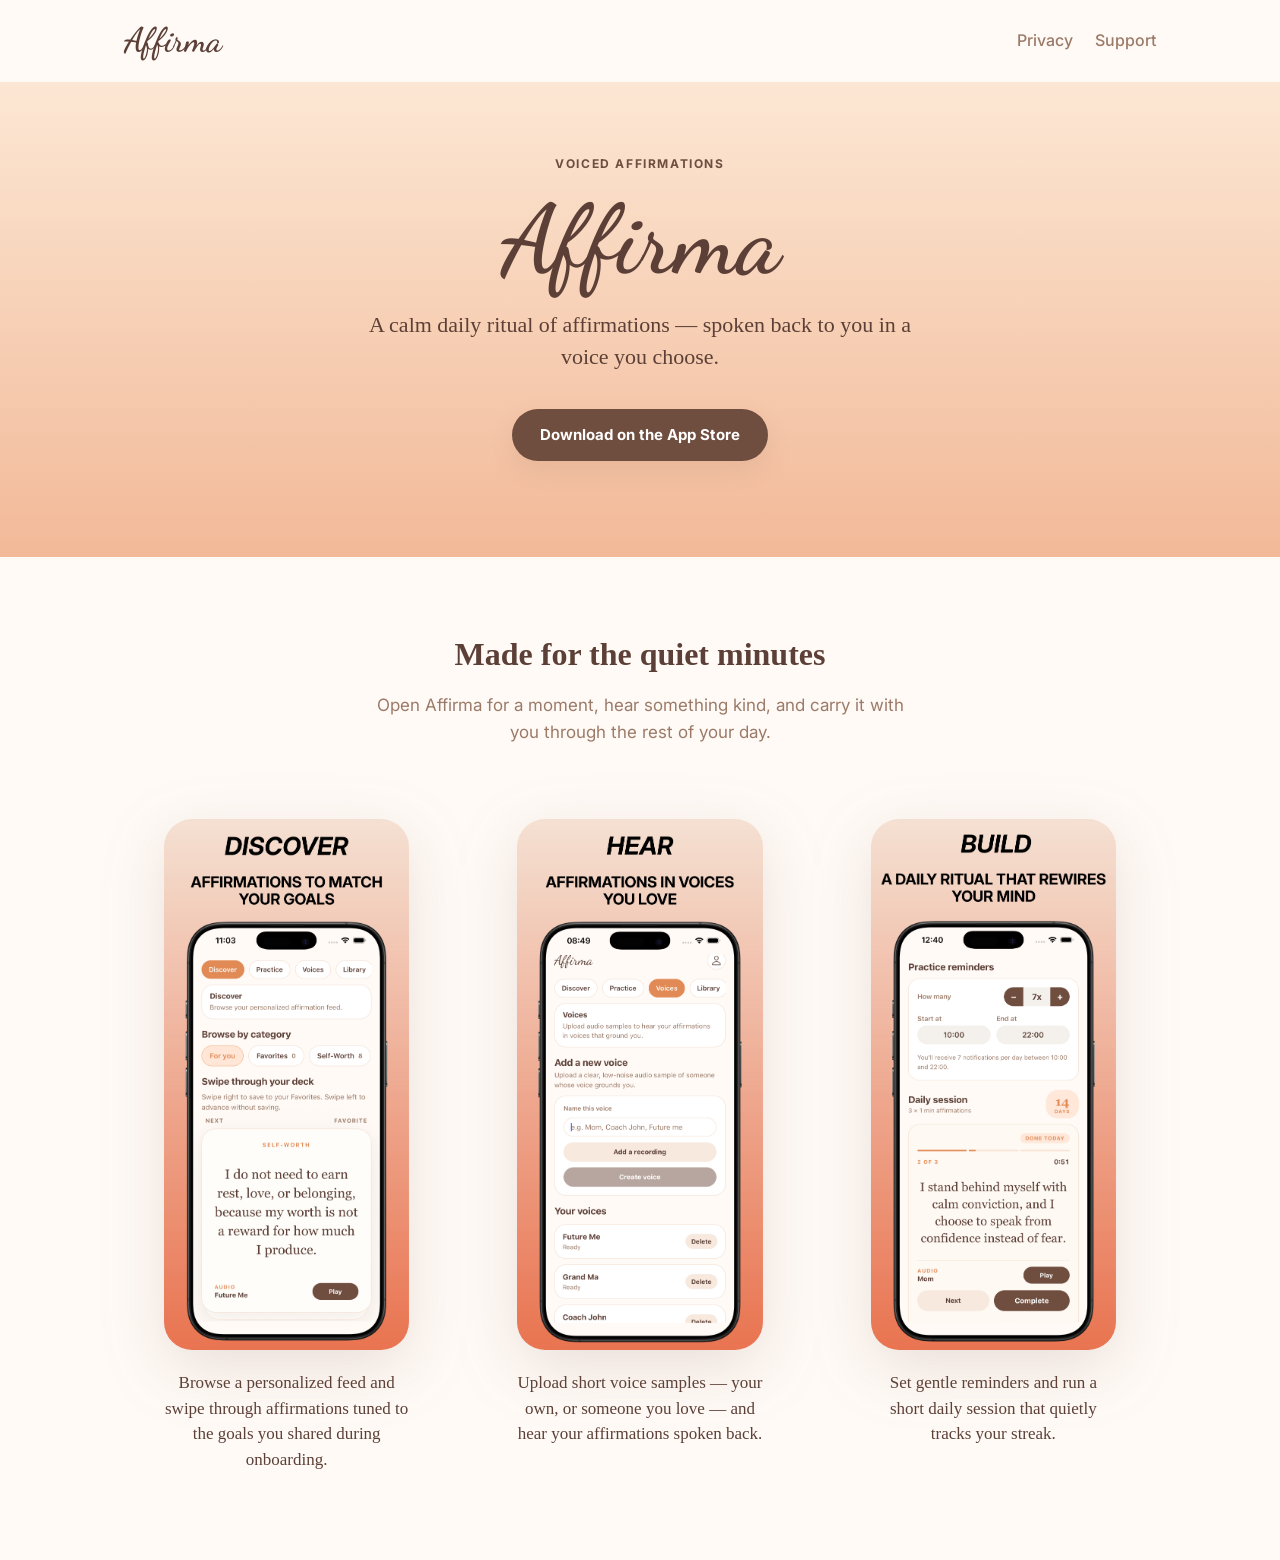
==== index.html @ 38f469da "Add web page content" ====
<!doctype html>
<html lang="en">
  <head>
    <meta charset="utf-8" />
    <meta name="viewport" content="width=device-width, initial-scale=1" />
    <title>Affirma — Voiced affirmations for daily rituals</title>
    <meta
      name="description"
      content="Affirma is a daily affirmations app for text and voice rituals. Personalized affirmations, guided sessions, and a voice library that speaks them back to you."
    />
    <meta property="og:title" content="Affirma — Voiced affirmations" />
    <meta
      property="og:description"
      content="Daily affirmations spoken back to you in a voice you choose. Build a calm, focused ritual that fits your day."
    />
    <meta property="og:type" content="website" />
    <meta property="og:image" content="./screenshots/image2.jpg" />
    <link rel="icon" href="./app-icon.png" />
    <link rel="apple-touch-icon" href="./app-icon.png" />
    <link rel="stylesheet" href="./styles.css" />
  </head>
  <body>
    <header class="site-header">
      <div class="container">
        <a class="brand" href="./index.html">
          <span class="brand__name">Affirma</span>
        </a>
        <nav class="nav">
          <a href="./privacy.html">Privacy</a>
          <a href="./support.html">Support</a>
        </nav>
      </div>
    </header>

    <main>
      <section class="hero">
        <div class="container container--narrow">
          <p class="hero__kicker">Voiced Affirmations</p>
          <h1 class="hero__title">Affirma</h1>
          <p class="hero__lede">
            A calm daily ritual of affirmations &mdash; spoken back to you
            in a voice you choose.
          </p>
          <a class="btn btn--primary" href="#" aria-disabled="true">
            Download on the App Store
          </a>
        </div>
      </section>

      <section id="showcase">
        <div class="container">
          <h2 class="section-title">Made for the quiet minutes</h2>
          <p class="section-lede">
            Open Affirma for a moment, hear something kind, and carry
            it with you through the rest of your day.
          </p>
          <div class="showcase">
            <figure class="showcase__item">
              <button type="button" class="showcase__trigger" data-shot="./screenshots/image2.jpg" aria-label="Expand the Discover screenshot">
                <img class="showcase__shot" src="./screenshots/image2.jpg" alt="Discover tab showing the swipeable affirmation deck" />
              </button>
              <figcaption class="showcase__caption">
                Browse a personalized feed and swipe through affirmations
                tuned to the goals you shared during onboarding.
              </figcaption>
            </figure>
            <figure class="showcase__item">
              <button type="button" class="showcase__trigger" data-shot="./screenshots/image1.jpg" aria-label="Expand the Hear screenshot">
                <img class="showcase__shot" src="./screenshots/image1.jpg" alt="Voices tab with options to add a new voice and a list of saved voices" />
              </button>
              <figcaption class="showcase__caption">
                Upload short voice samples &mdash; your own, or someone
                you love &mdash; and hear your affirmations spoken back.
              </figcaption>
            </figure>
            <figure class="showcase__item">
              <button type="button" class="showcase__trigger" data-shot="./screenshots/image3.jpg" aria-label="Expand the Build screenshot">
                <img class="showcase__shot" src="./screenshots/image3.jpg" alt="Practice reminders and a daily session in progress with a 14-day streak" />
              </button>
              <figcaption class="showcase__caption">
                Set gentle reminders and run a short daily session that
                quietly tracks your streak.
              </figcaption>
            </figure>
          </div>
        </div>
      </section>

    </main>

    <dialog id="lightbox" class="lightbox" aria-label="Screenshot preview">
      <button type="button" class="lightbox__close" data-close aria-label="Close">&times;</button>
      <img id="lightbox-img" class="lightbox__img" src="" alt="" />
    </dialog>

    <script>
      (function () {
        var dialog = document.getElementById('lightbox');
        var dialogImg = document.getElementById('lightbox-img');
        if (!dialog || !dialogImg || typeof dialog.showModal !== 'function') return;

        document.querySelectorAll('.showcase__trigger').forEach(function (btn) {
          btn.addEventListener('click', function () {
            var src = btn.getAttribute('data-shot');
            var inner = btn.querySelector('img');
            dialogImg.src = src;
            dialogImg.alt = inner ? inner.alt : '';
            dialog.showModal();
          });
        });

        dialog.addEventListener('click', function (event) {
          if (event.target === dialog || event.target.hasAttribute('data-close')) {
            dialog.close();
          }
        });

        dialog.addEventListener('close', function () {
          dialogImg.src = '';
        });
      })();
    </script>
  </body>
</html>
---- styles.css ----
/* Affirma marketing site — shared styles.
   Palette and typography mirror the in-app theme in src/theme/theme.ts. */

@import url('https://fonts.googleapis.com/css2?family=Dancing+Script:wght@500;600;700&family=Inter:wght@400;500;600;700&display=swap');

:root {
  /* Mirrors src/theme/theme.ts */
  --bg: #FFFAF6;
  --bg-warm: #FFF1E4;
  --surface: #FFFFFF;
  --surface-muted: rgba(255, 252, 247, 0.96);
  --border: #F4E1D2;
  --text: #5C4037;
  --text-soft: #9B7A68;
  --accent: #F7B58A;
  --accent-strong: #E18A55;
  --dark: #6F4E3F;

  --serif: Georgia, 'Times New Roman', serif;
  --sans: 'Inter', system-ui, -apple-system, 'Segoe UI', sans-serif;
  --script: 'Dancing Script', cursive;

  --shadow: 0 10px 24px rgba(142, 107, 90, 0.12);
  --shadow-strong: 0 20px 40px rgba(142, 107, 90, 0.18);
}

* { box-sizing: border-box; }

html, body {
  margin: 0;
  padding: 0;
  background: var(--bg);
  color: var(--text);
  font-family: var(--sans);
  font-size: 16px;
  line-height: 1.6;
  -webkit-font-smoothing: antialiased;
  -moz-osx-font-smoothing: grayscale;
}

a {
  color: var(--accent-strong);
  text-decoration: none;
}

a:hover { text-decoration: underline; }

img { max-width: 100%; display: block; }

/* Layout */

.container {
  max-width: 1080px;
  margin: 0 auto;
  padding: 0 24px;
}

.container--narrow { max-width: 720px; }

/* Header */

.site-header {
  padding: 24px 0;
  background: var(--bg);
}

.site-header .container {
  display: flex;
  align-items: center;
  justify-content: space-between;
  gap: 16px;
  flex-wrap: wrap;
}

.brand {
  display: flex;
  align-items: center;
  gap: 12px;
  color: var(--text);
  text-decoration: none;
}

.brand img {
  width: 40px;
  height: 40px;
  border-radius: 10px;
}

.brand__name {
  font-family: var(--script);
  font-size: 34px;
  font-weight: 600;
  line-height: 1;
  color: var(--text);
}

.nav {
  display: flex;
  gap: 22px;
  font-weight: 500;
}

.nav a { color: var(--text-soft); }
.nav a:hover { color: var(--accent-strong); text-decoration: none; }

/* Hero — warm gradient echoes the marketing screenshot backgrounds */

.hero {
  padding: 72px 0 96px;
  text-align: center;
  background: linear-gradient(180deg, #FCE7D4 0%, #F2B998 100%);
}

.hero__kicker {
  font-size: 12px;
  letter-spacing: 1.6px;
  text-transform: uppercase;
  color: var(--dark);
  font-weight: 700;
  margin: 0 0 20px;
}

.hero__title {
  font-family: var(--script);
  font-size: 96px;
  font-weight: 600;
  line-height: 1;
  color: var(--text);
  margin: 0 0 20px;
}

.hero__lede {
  font-family: var(--serif);
  font-size: 22px;
  line-height: 1.45;
  color: var(--text);
  max-width: 560px;
  margin: 0 auto 36px;
}

.cta-row {
  display: flex;
  gap: 12px;
  justify-content: center;
  flex-wrap: wrap;
}

.btn {
  display: inline-flex;
  align-items: center;
  gap: 8px;
  padding: 14px 28px;
  border-radius: 999px;
  font-weight: 700;
  font-size: 15px;
  cursor: pointer;
  border: 0;
  transition: transform 120ms ease, box-shadow 120ms ease;
}

.btn:hover { transform: translateY(-1px); text-decoration: none; }

.btn--primary {
  background: var(--dark);
  color: white;
  box-shadow: var(--shadow);
}

.btn--accent {
  background: var(--accent-strong);
  color: white;
  box-shadow: var(--shadow);
}

.btn--ghost {
  background: rgba(255, 255, 255, 0.7);
  color: var(--text);
  border: 1px solid var(--border);
}

/* Sections */

section { padding: 72px 0; }

.section-title {
  text-align: center;
  font-family: var(--serif);
  font-size: 32px;
  font-weight: 700;
  margin: 0 0 12px;
  color: var(--text);
}

.section-lede {
  text-align: center;
  color: var(--text-soft);
  margin: 0 auto 56px;
  max-width: 560px;
  font-size: 17px;
}

/* Screenshot showcase */

.showcase {
  display: grid;
  grid-template-columns: repeat(auto-fit, minmax(260px, 1fr));
  gap: 32px 28px;
  align-items: start;
}

.showcase__item {
  text-align: center;
}

.showcase__trigger {
  display: block;
  width: 100%;
  padding: 0;
  margin: 0 0 20px;
  background: transparent;
  border: 0;
  border-radius: 28px;
  cursor: zoom-in;
  transition: transform 200ms ease;
}

.showcase__trigger:hover,
.showcase__trigger:focus-visible {
  transform: translateY(-3px);
  outline: none;
}

.showcase__trigger:focus-visible {
  box-shadow: 0 0 0 3px var(--accent);
}

.showcase__shot {
  display: block;
  width: 100%;
  height: auto;
  border-radius: 28px;
  filter: drop-shadow(0 18px 30px rgba(142, 107, 90, 0.18));
}

/* Lightbox */

.lightbox {
  padding: 0;
  border: 0;
  background: transparent;
  max-width: 100vw;
  max-height: 100vh;
  width: 100vw;
  height: 100vh;
  margin: 0;
  inset: 0;
  overflow: hidden;
}

.lightbox::backdrop {
  background: rgba(54, 32, 22, 0.78);
  backdrop-filter: blur(4px);
}

.lightbox[open] {
  display: flex;
  align-items: center;
  justify-content: center;
}

.lightbox__img {
  max-width: min(92vw, 520px);
  max-height: 92vh;
  width: auto;
  height: auto;
  border-radius: 28px;
  box-shadow: 0 30px 60px rgba(0, 0, 0, 0.35);
  cursor: zoom-out;
}

.lightbox__close {
  position: fixed;
  top: 20px;
  right: 24px;
  width: 44px;
  height: 44px;
  border-radius: 999px;
  border: 0;
  background: rgba(255, 255, 255, 0.92);
  color: var(--text);
  font-size: 28px;
  line-height: 1;
  cursor: pointer;
  display: flex;
  align-items: center;
  justify-content: center;
  box-shadow: var(--shadow);
}

.lightbox__close:hover { background: white; }

.showcase__caption {
  font-family: var(--serif);
  font-size: 17px;
  color: var(--text);
  max-width: 280px;
  margin: 0 auto;
  line-height: 1.5;
}

/* Closing band */

.closing {
  background: var(--bg-warm);
  text-align: center;
}

/* Long-form prose (privacy, support) */

.prose {
  background: var(--surface);
  border: 1px solid var(--border);
  border-radius: 28px;
  padding: 48px;
  box-shadow: var(--shadow);
}

.prose h1 {
  margin: 0 0 8px;
  font-family: var(--serif);
  font-size: 36px;
  font-weight: 700;
  color: var(--text);
}

.prose .meta {
  color: var(--text-soft);
  font-size: 14px;
  margin: 0 0 32px;
}

.prose h2 {
  margin: 36px 0 12px;
  font-family: var(--serif);
  font-size: 22px;
  font-weight: 700;
  color: var(--text);
}

.prose h3 {
  margin: 24px 0 8px;
  font-family: var(--serif);
  font-size: 18px;
  font-weight: 700;
  color: var(--text);
}

.prose p, .prose li {
  color: var(--text);
}

.prose ul { padding-left: 20px; }

.prose li { margin-bottom: 6px; }

.callout {
  background: var(--bg-warm);
  border: 1px solid var(--border);
  border-radius: 16px;
  padding: 16px 20px;
  margin: 20px 0;
  color: var(--text);
  font-size: 15px;
}

/* Footer */

.site-footer {
  padding: 40px 0 56px;
  border-top: 1px solid var(--border);
  margin-top: 0;
  color: var(--text-soft);
  font-size: 14px;
  background: var(--bg);
}

.site-footer .container {
  display: flex;
  justify-content: space-between;
  flex-wrap: wrap;
  gap: 16px;
}

.site-footer .nav { font-weight: 500; }

/* Responsive */

@media (max-width: 720px) {
  .hero { padding: 48px 0 72px; }
  .hero__title { font-size: 72px; }
  .hero__lede { font-size: 19px; }
  .prose { padding: 28px; }
  .prose h1 { font-size: 28px; }
  section { padding: 56px 0; }
  .section-title { font-size: 26px; }
}

@media (max-width: 480px) {
  .hero__title { font-size: 60px; }
  .brand__name { font-size: 30px; }
}
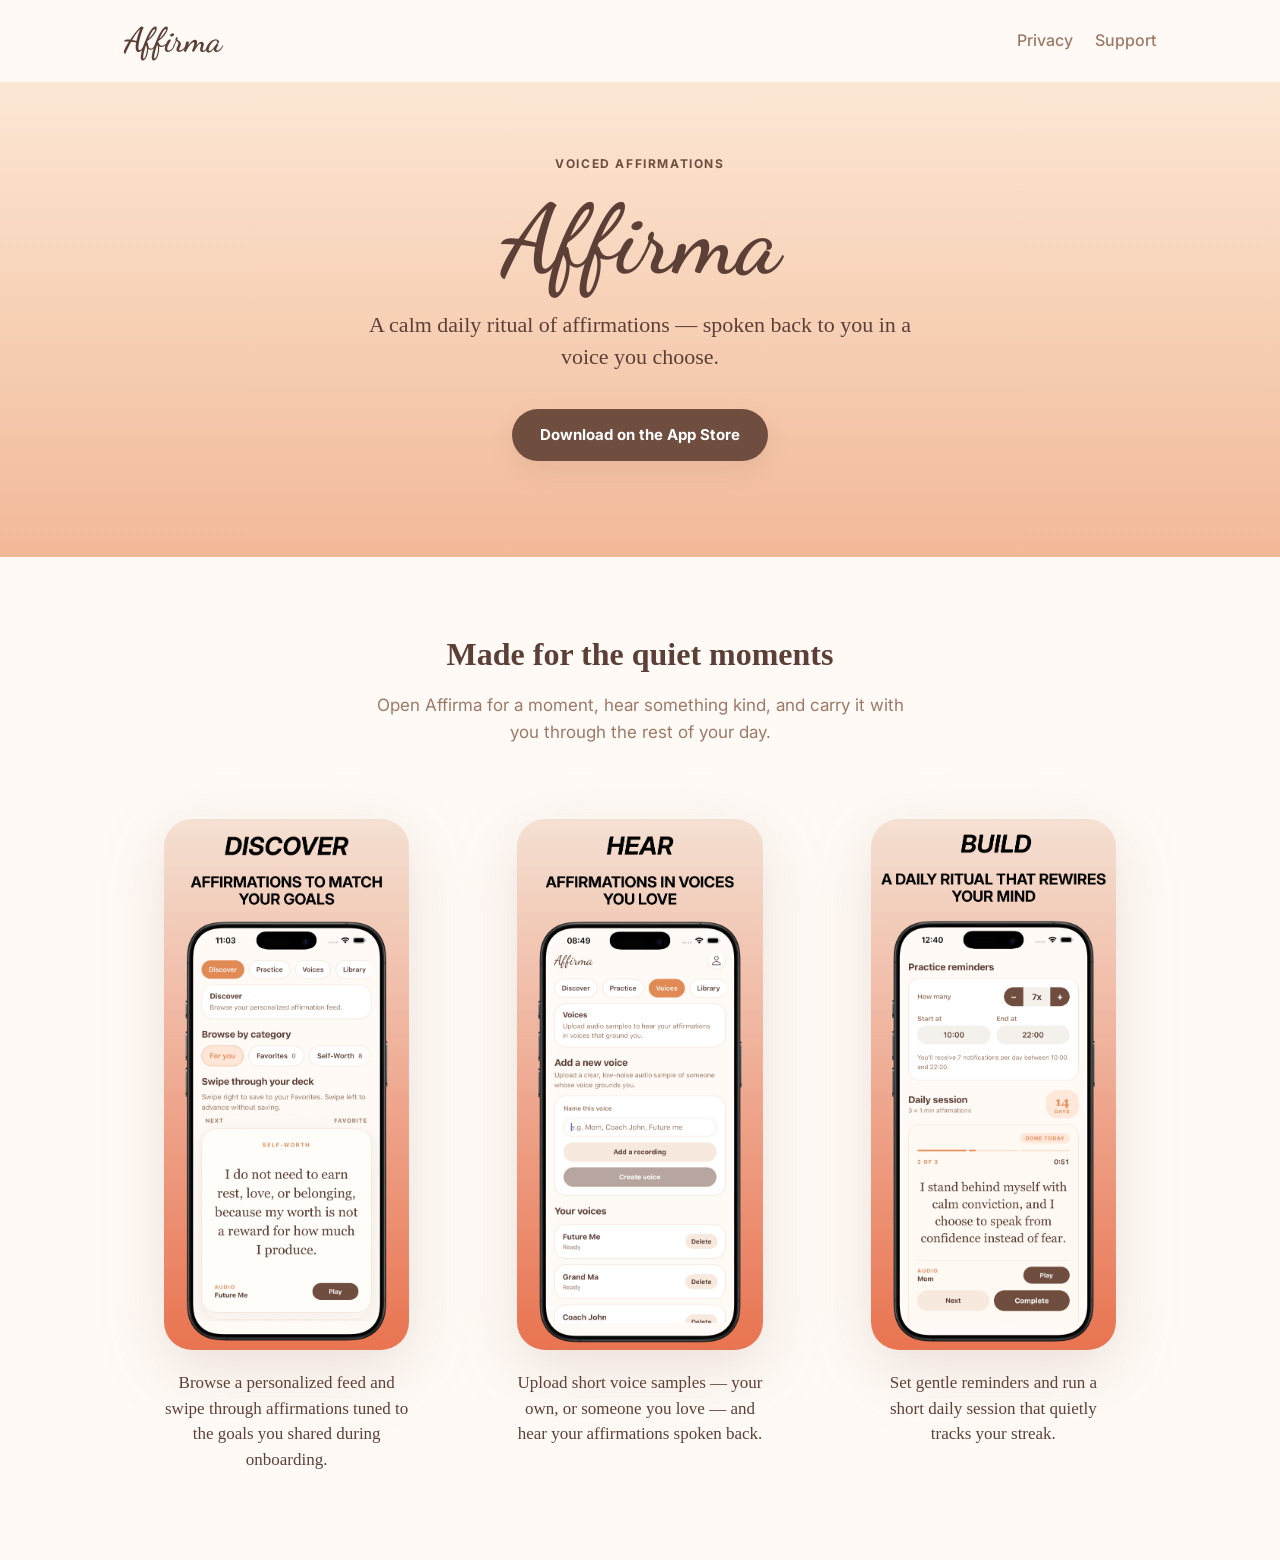
==== commit eb14a28e: "Update index.html" ====
--- a/index.html
+++ b/index.html
@@ -49,7 +49,7 @@
 
       <section id="showcase">
         <div class="container">
-          <h2 class="section-title">Made for the quiet minutes</h2>
+          <h2 class="section-title">Made for the quiet moments</h2>
           <p class="section-lede">
             Open Affirma for a moment, hear something kind, and carry
             it with you through the rest of your day.
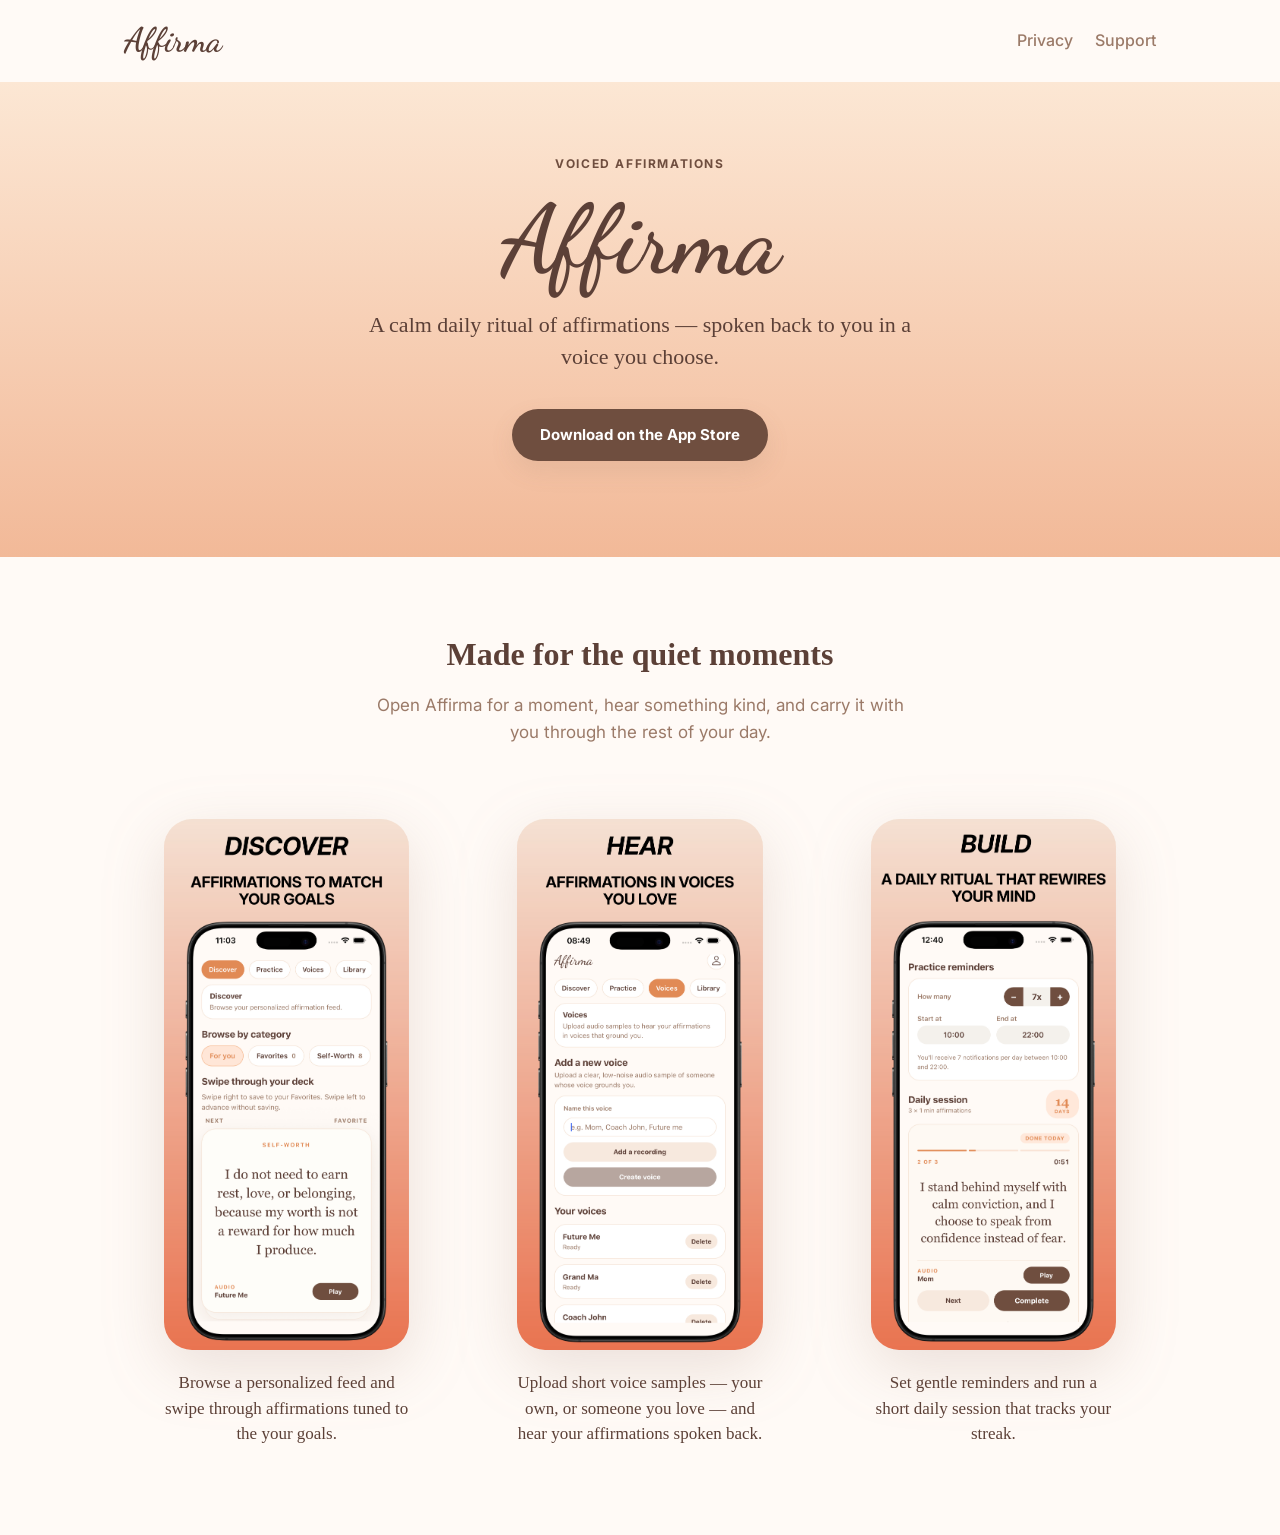
==== commit 5216ac24: "Update index.html" ====
--- a/index.html
+++ b/index.html
@@ -61,7 +61,7 @@
               </button>
               <figcaption class="showcase__caption">
                 Browse a personalized feed and swipe through affirmations
-                tuned to the goals you shared during onboarding.
+                tuned to the your goals.
               </figcaption>
             </figure>
             <figure class="showcase__item">
@@ -79,7 +79,7 @@
               </button>
               <figcaption class="showcase__caption">
                 Set gentle reminders and run a short daily session that
-                quietly tracks your streak.
+                tracks your streak.
               </figcaption>
             </figure>
           </div>
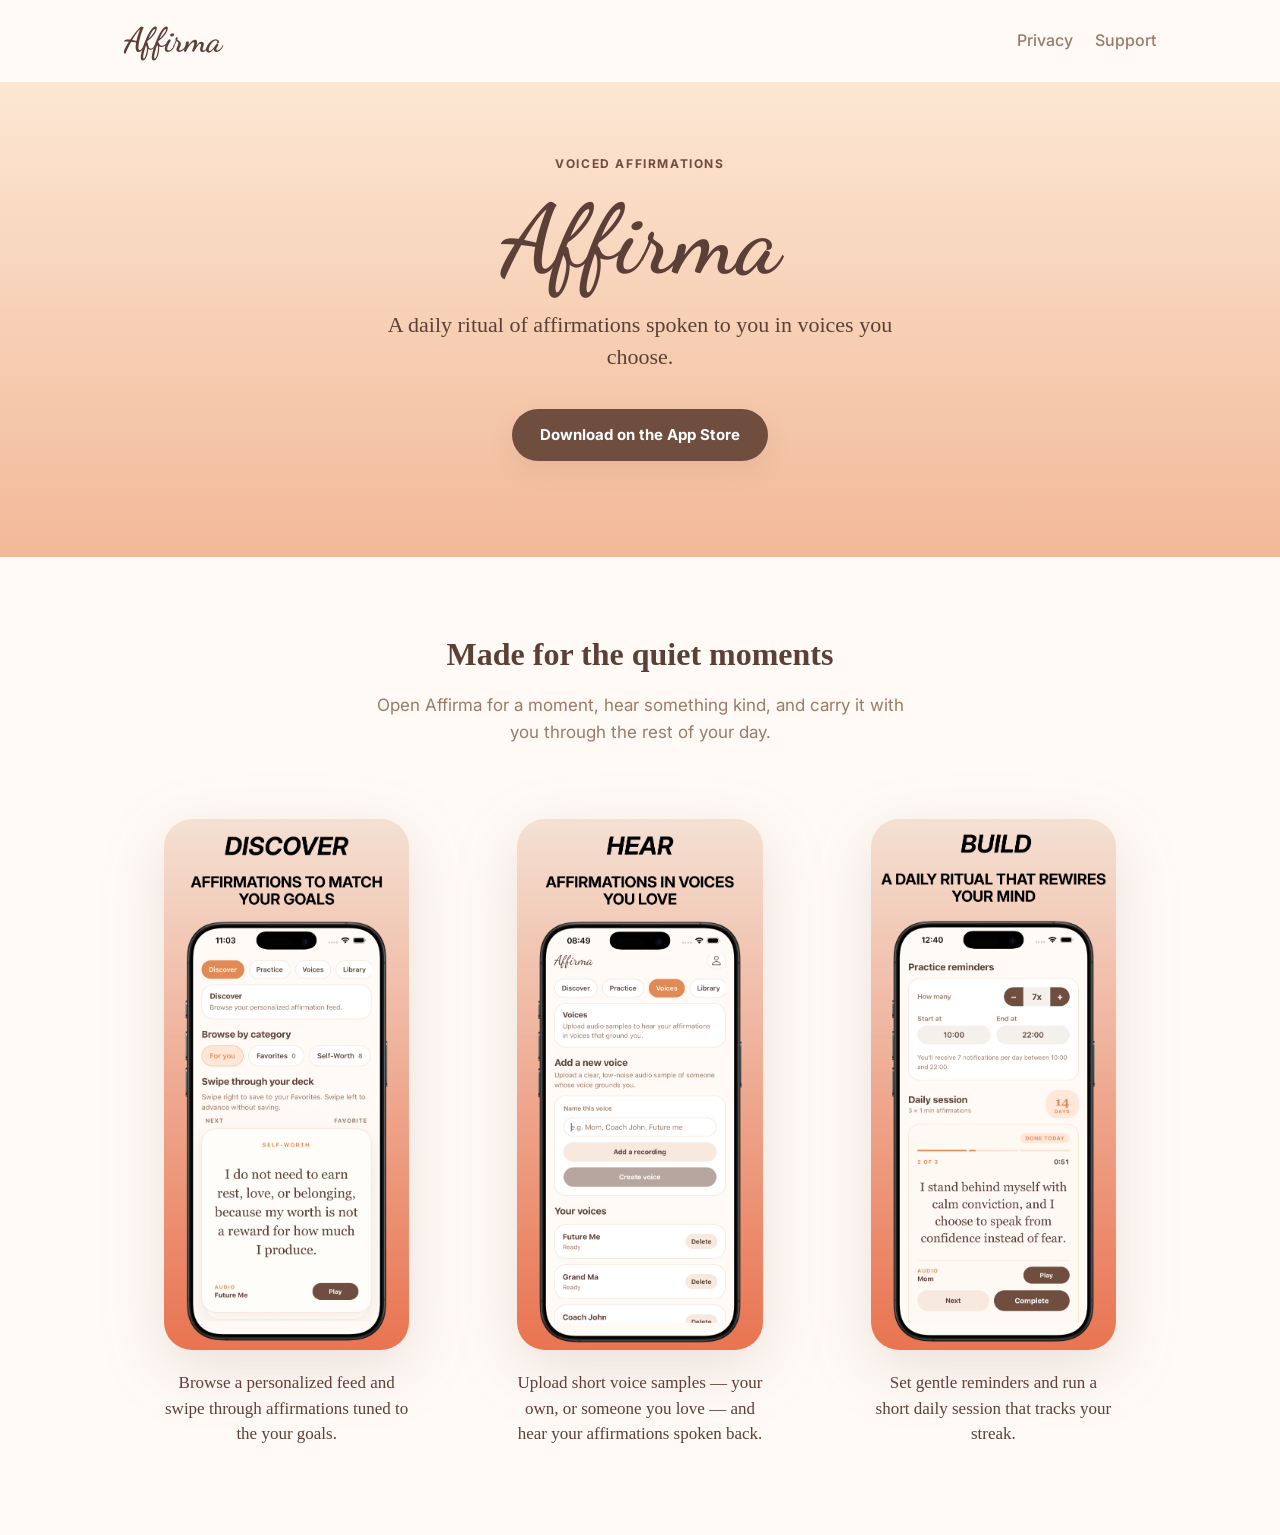
==== commit 55671b97: "Update index.html" ====
--- a/index.html
+++ b/index.html
@@ -38,8 +38,8 @@
           <p class="hero__kicker">Voiced Affirmations</p>
           <h1 class="hero__title">Affirma</h1>
           <p class="hero__lede">
-            A calm daily ritual of affirmations &mdash; spoken back to you
-            in a voice you choose.
+            A daily ritual of affirmations spoken to you
+            in voices you choose.
           </p>
           <a class="btn btn--primary" href="#" aria-disabled="true">
             Download on the App Store
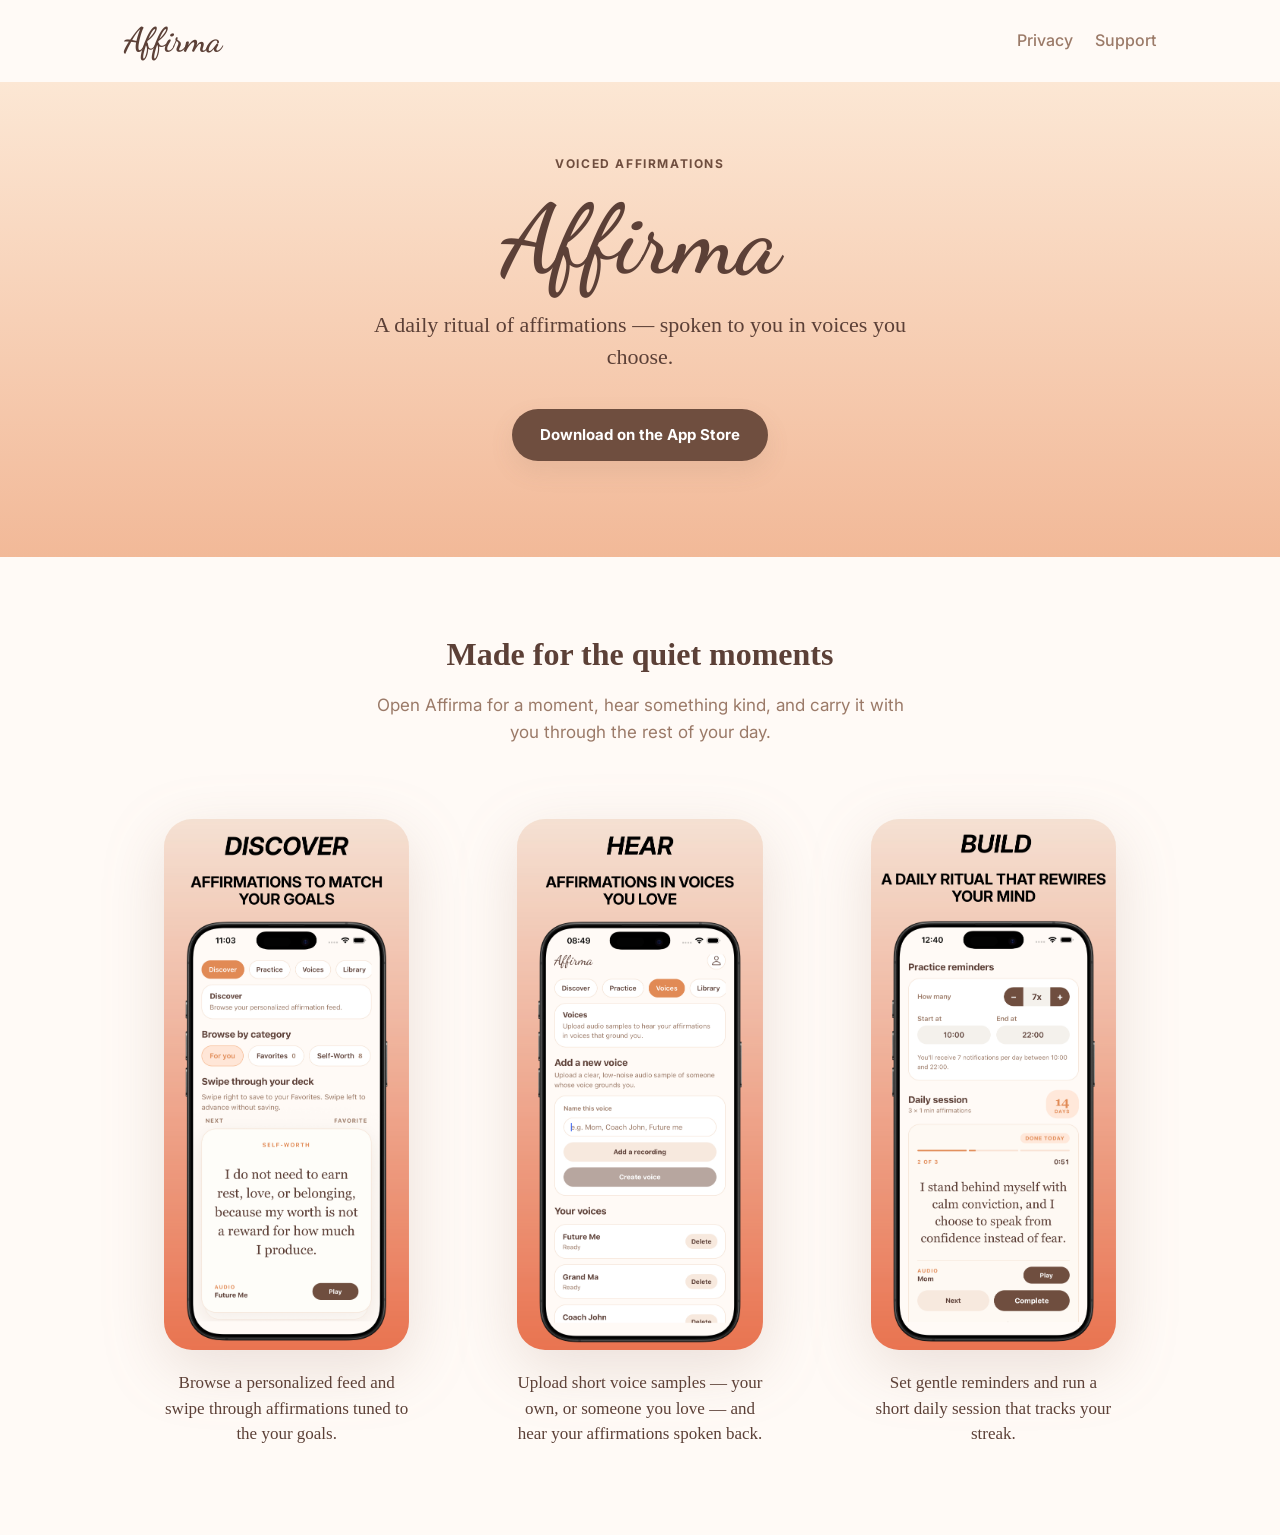
==== commit 2b923adc: "Update index.html" ====
--- a/index.html
+++ b/index.html
@@ -38,7 +38,7 @@
           <p class="hero__kicker">Voiced Affirmations</p>
           <h1 class="hero__title">Affirma</h1>
           <p class="hero__lede">
-            A daily ritual of affirmations spoken to you
+            A daily ritual of affirmations &mdash; spoken to you
             in voices you choose.
           </p>
           <a class="btn btn--primary" href="#" aria-disabled="true">
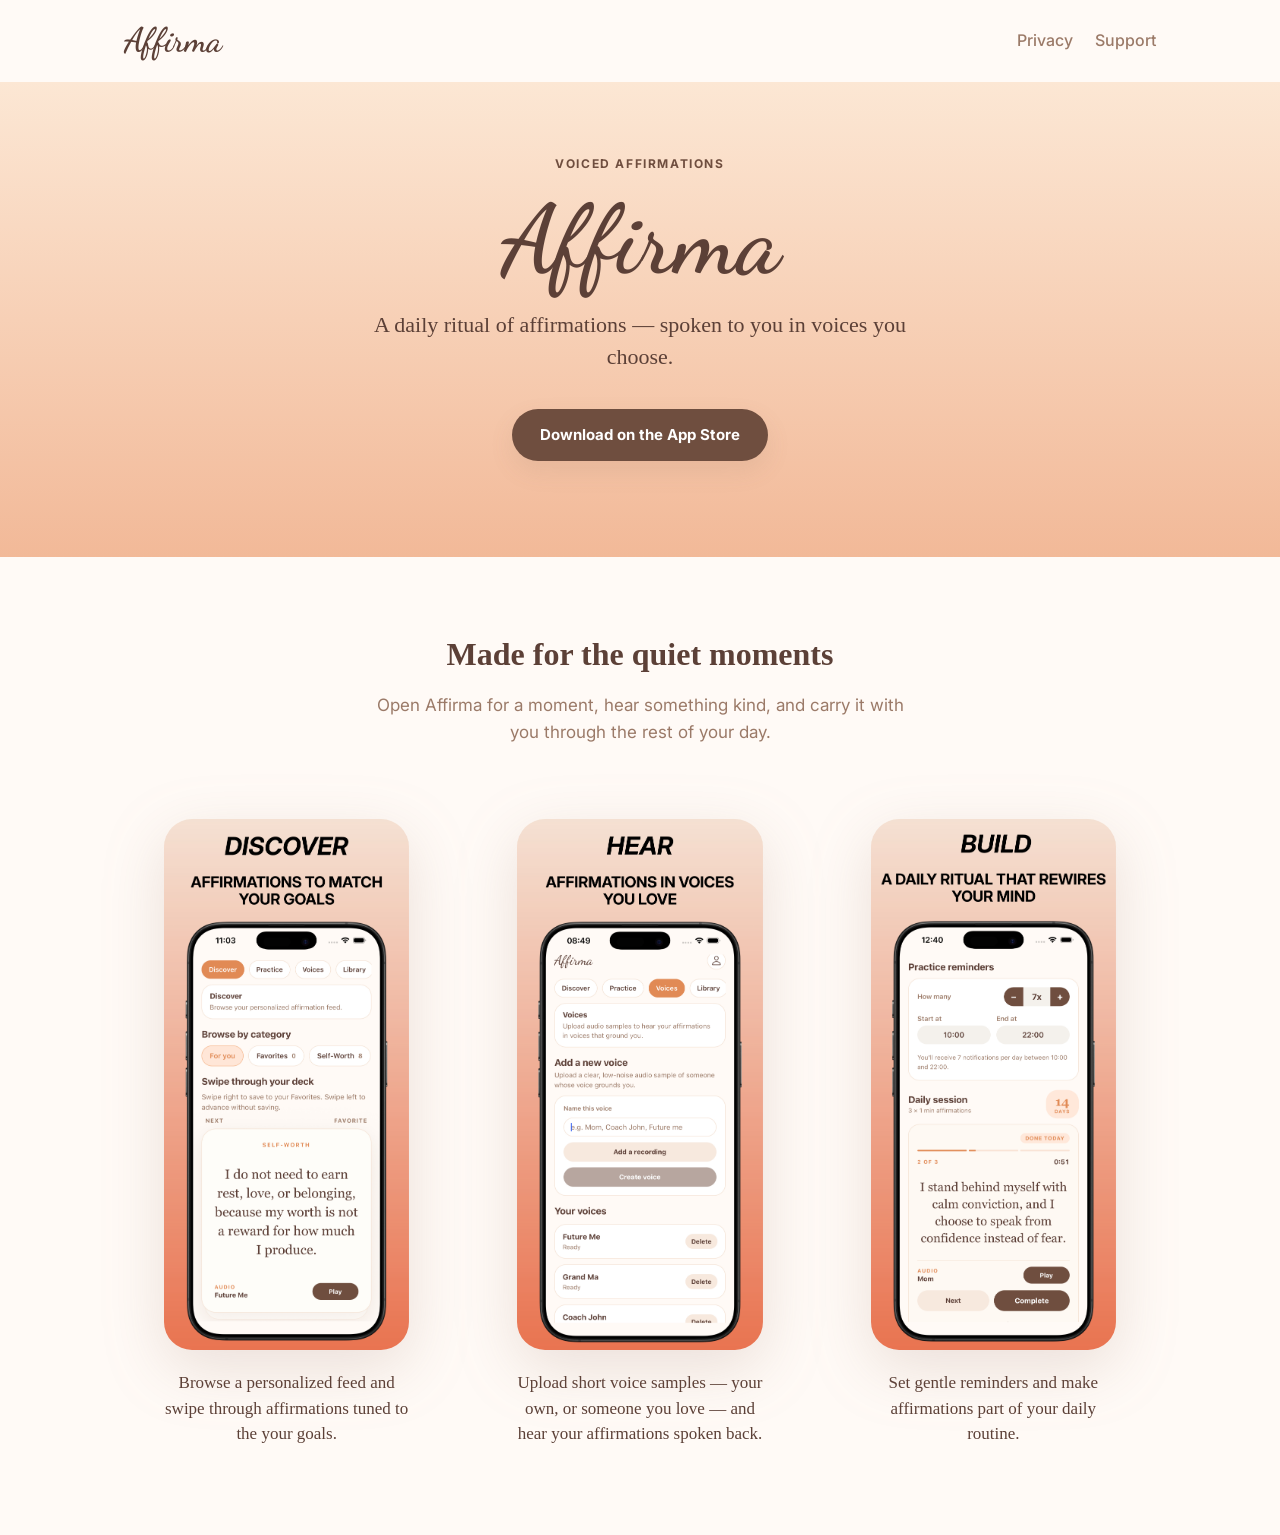
==== commit d37aab4c: "Update index.html" ====
--- a/index.html
+++ b/index.html
@@ -78,8 +78,7 @@
                 <img class="showcase__shot" src="./screenshots/image3.jpg" alt="Practice reminders and a daily session in progress with a 14-day streak" />
               </button>
               <figcaption class="showcase__caption">
-                Set gentle reminders and run a short daily session that
-                tracks your streak.
+                Set gentle reminders and make affirmations part of your daily routine.
               </figcaption>
             </figure>
           </div>
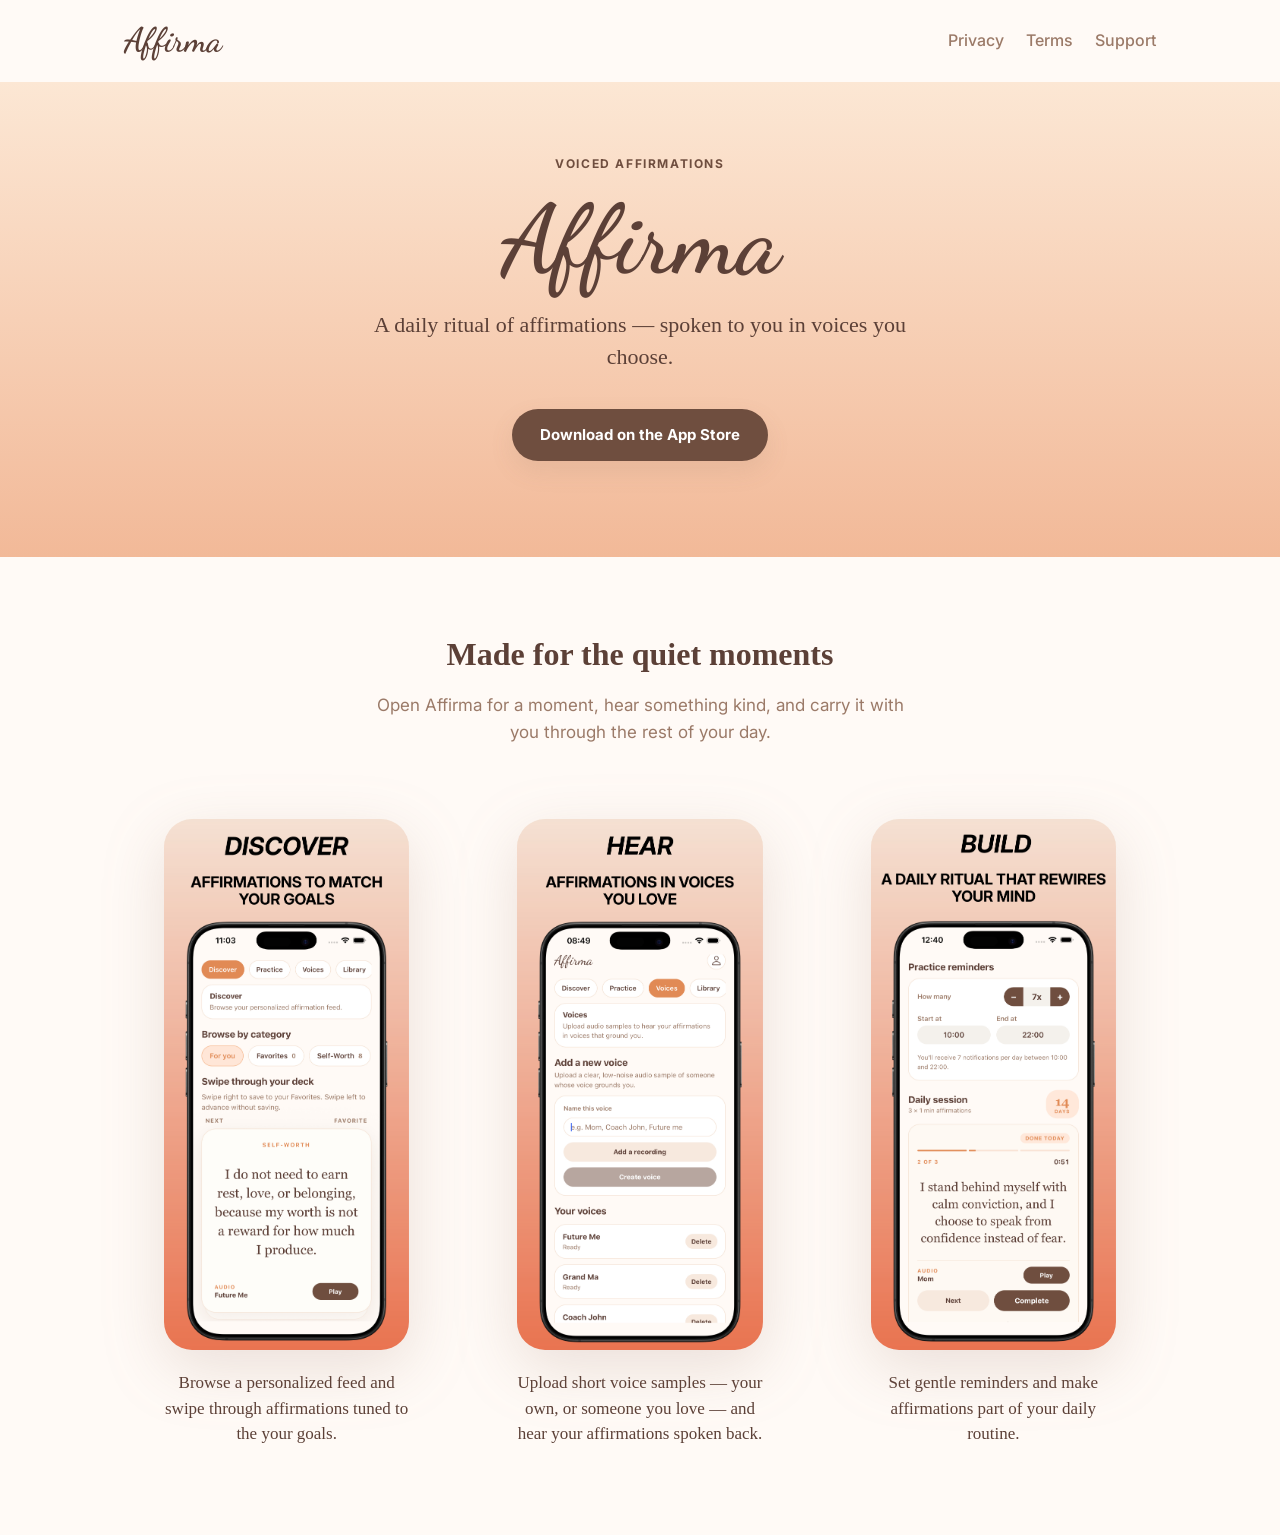
==== commit 7fe5469b: "Add web page content" ====
--- a/index.html
+++ b/index.html
@@ -27,6 +27,7 @@
         </a>
         <nav class="nav">
           <a href="./privacy.html">Privacy</a>
+          <a href="./terms.html">Terms</a>
           <a href="./support.html">Support</a>
         </nav>
       </div>
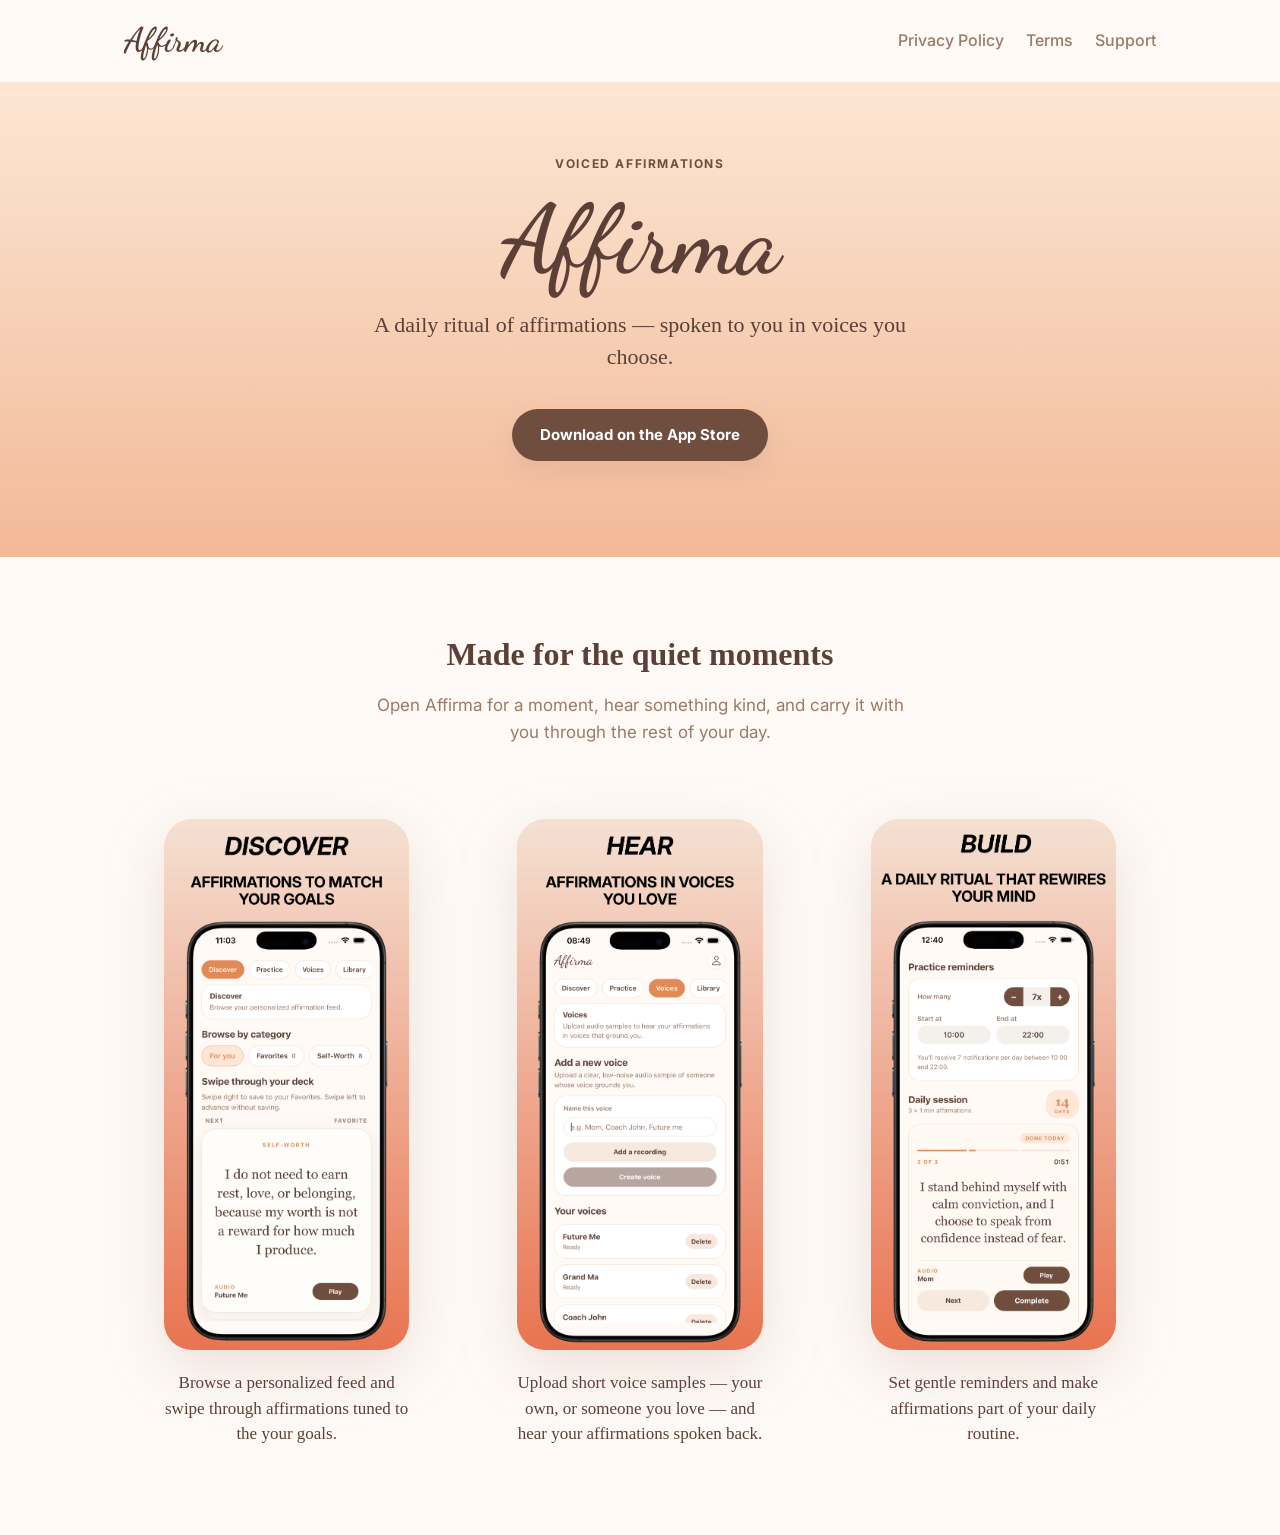
==== commit ae9e01a0: "Add web page content" ====
--- a/index.html
+++ b/index.html
@@ -26,7 +26,7 @@
           <span class="brand__name">Affirma</span>
         </a>
         <nav class="nav">
-          <a href="./privacy.html">Privacy</a>
+          <a href="./privacy.html">Privacy Policy</a>
           <a href="./terms.html">Terms</a>
           <a href="./support.html">Support</a>
         </nav>
